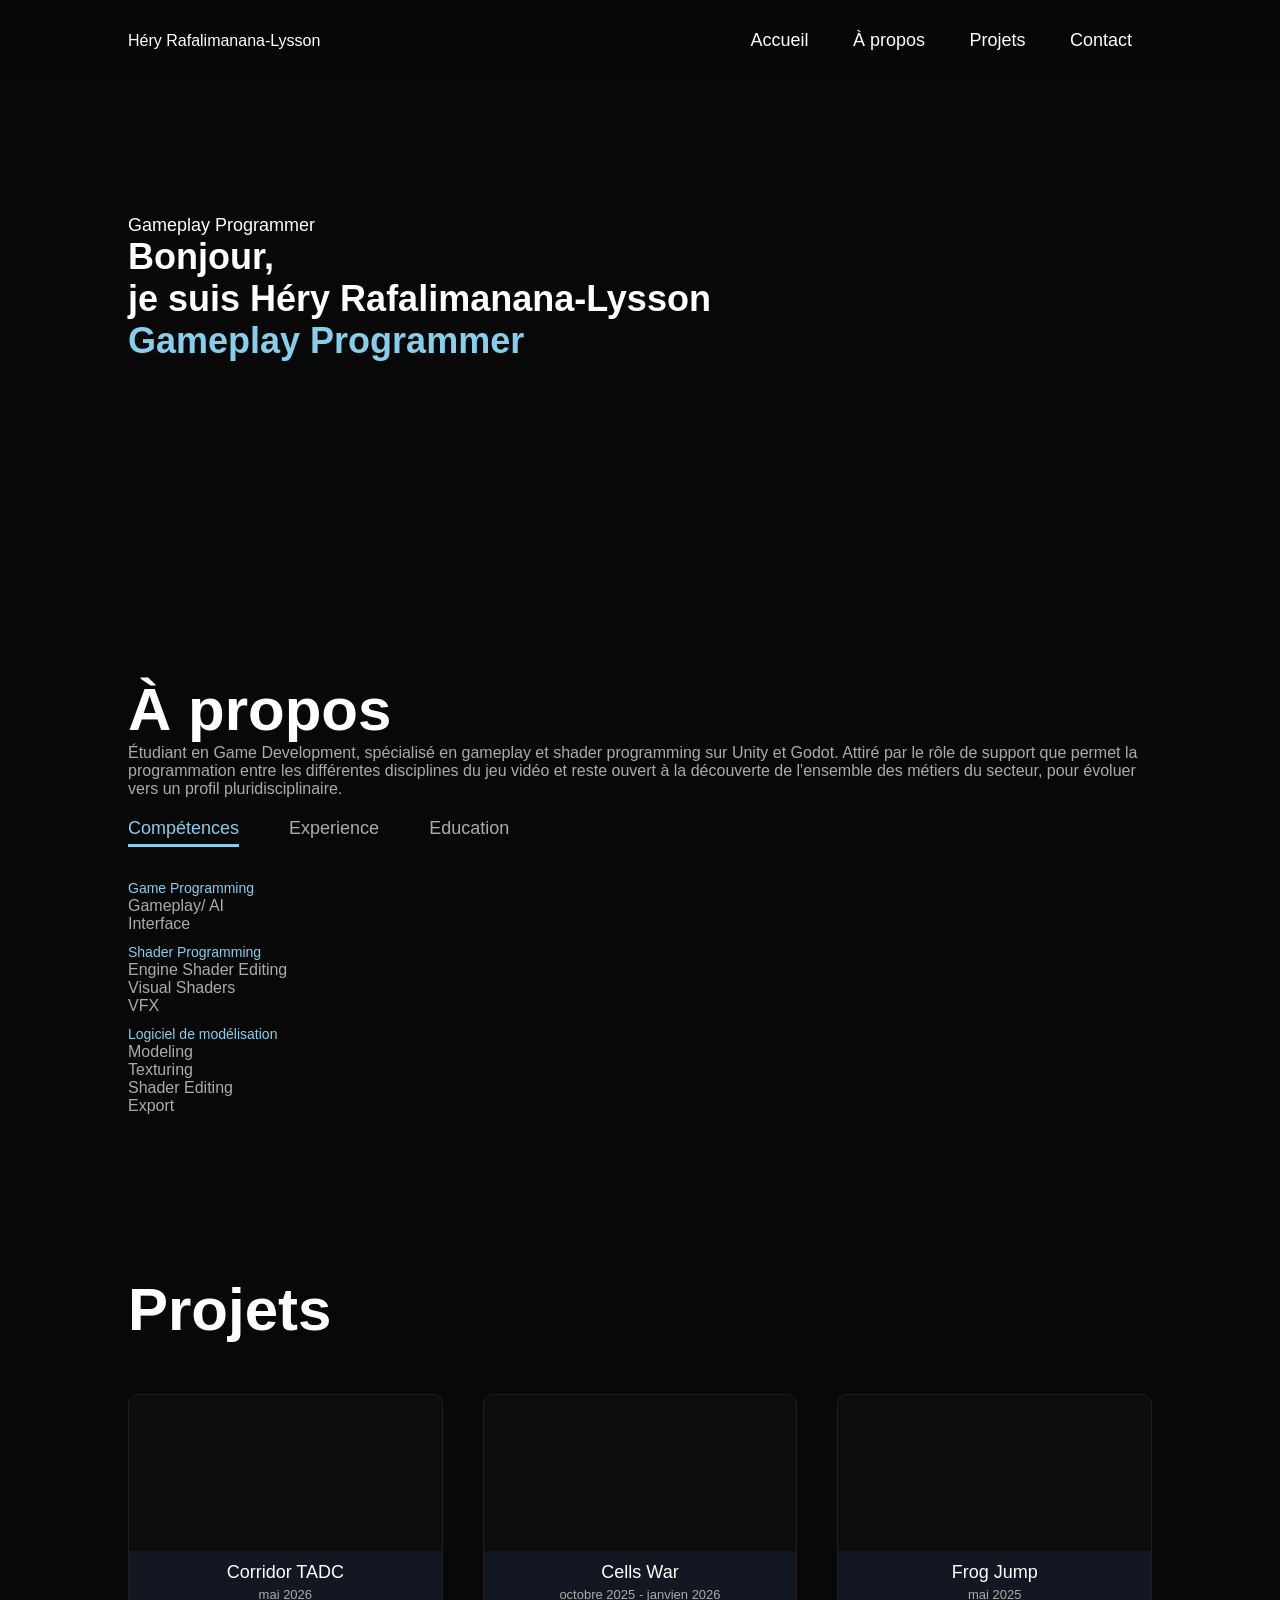
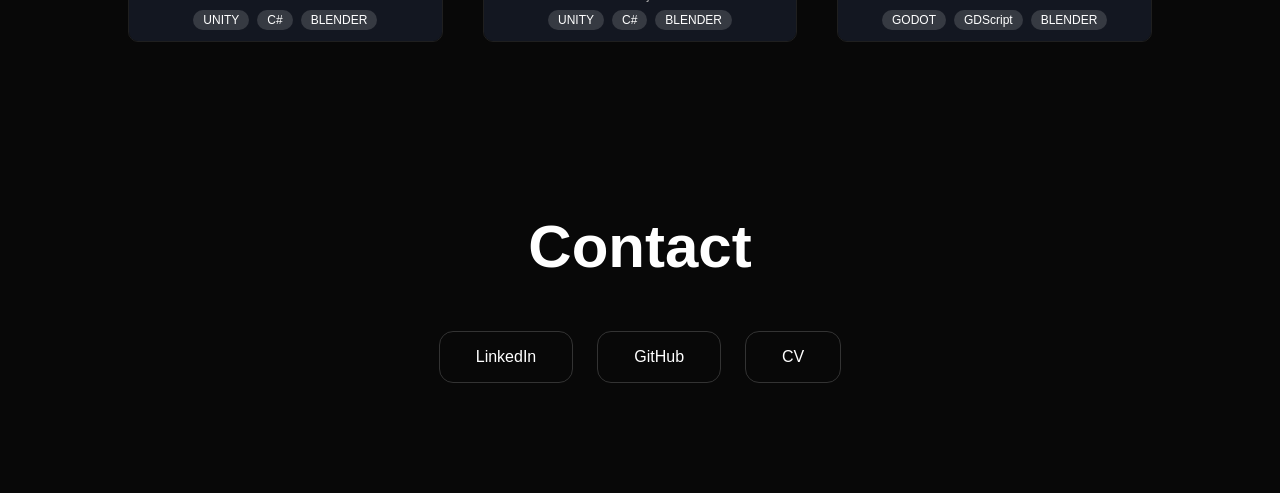
==== index.html @ aa699fd9 "Initial commit" ====
<!doctype html>
<html lang="fr">
    <head>
        <meta charset="UTF-8" />
        <meta http-equiv="X-UA-Compatible" content="IE=edge" />
        <meta name="viewport" content="width=device-width, initial-scale=1.0" />
        <title>Portfolio Personnel</title>
        <link rel="stylesheet" href="styles.css" />
    </head>

    <body>
        <div id="header">
            <div class="container">
                <nav>
                    <p class="logo">Héry Rafalimanana-Lysson</p>
                    <ul>
                        <li><a href="#header">Accueil</a></li>
                        <li><a href="#about">À propos</a></li>
                        <li><a href="#portfolio">Projets</a></li>
                        <li><a href="#contact">Contact</a></li>
                    </ul>
                </nav>
                <div class="header-text">
                    <p>Gameplay Programmer</p>
                    <h1>
                        Bonjour, <br />je suis Héry Rafalimanana-Lysson<br /><span>Gameplay Programmer</span>
                    </h1>
                </div>
            </div>
        </div>

        <!----------about---------->

        <div id="about">
            <div class="container">
                <div class="row">
                    <div class="about-col1">
                        <!--<img src="" />-->
                    </div>
                    <div class="about-col2">
                        <h1 class="sub-title">À propos</h1>
                        <p>
                            Étudiant en Game Development, spécialisé en gameplay et shader programming
                            sur Unity et Godot. Attiré par le rôle de support que permet la
                            programmation entre les différentes disciplines du jeu vidéo et reste
                            ouvert à la découverte de l'ensemble des métiers du secteur, pour
                            évoluer vers un profil pluridisciplinaire.
                        </p>
                        <div class="tab-titles">
                            <p
                                class="tab-links active-link"
                                onclick="opentab('skills')"
                            >
                                Compétences
                            </p>
                            <p
                                class="tab-links"
                                onclick="opentab('experience')"
                            >
                                Experience
                            </p>
                            <p class="tab-links" onclick="opentab('education')">
                                Education
                            </p>
                        </div>
                        <div class="tab-contents active-tab" id="skills">
                            <ul>
                                <li>
                                    <span>Game Programming</span><br />
                                    Gameplay/ AI<br />
                                    Interface
                                </li>
                                <li>
                                    <span>Shader Programming</span><br />
                                    Engine Shader Editing<br />
                                    Visual Shaders<br />
                                    VFX

                                </li>
                                <li>
                                    <span>Logiciel de modélisation</span><br />
                                    Modeling<br />
                                    Texturing<br />
                                    Shader Editing<br />
                                    Export
                                </li>
                            </ul>
                        </div>
                        <div class="tab-contents" id="experience">
                            <ul>
                                <li>
                                    <span>Game4you2Know</span><br/>
                                    Game Developper Bénévole
                                </li>
                                <li>
                                    <span>Lauréats European Permacomputing Game Jam</span><br />
                                    Game Developer
                                </li>
                            </ul>
                        </div>
                        <div class="tab-contents" id="education">
                            <ul>
                                <li>
                                    <span>ICAN</span><br />
                                    Spécialisation Game Programming
                                </li>
                            </ul>
                        </div>
                    </div>
                </div>
            </div>
        </div>

        <!----------portfolio---------->

        <div id="portfolio">
            <div class="container">
                <h1 class="sub-title">Projets</h1>
                <div class="projects-list">
                    <a href="project-corridor-tadc.html" class="project">
                        <video autoplay muted loop playsinline>
                            <source src="videos/corridor-tadc.webm" type="video/webm" />
                        </video>
                        <div class="project-info">
                            <h3>Corridor TADC</h3>
                            <p class="project-date">mai 2026</p>
                            <div class="project-tags">
                                <span class="tag">UNITY</span>
                                <span class="tag">C#</span>
                                <span class="tag">BLENDER</span>
                            </div>
                        </div>
                    </a>

                    <a href="project-cells-war.html" class="project">
                        <video autoplay muted loop playsinline>
                            <source src="videos/cells-war.webm" type="video/webm" />
                        </video>
                        <div class="project-info">
                            <h3>Cells War</h3>
                            <p class="project-date">octobre 2025 - janvien 2026</p>
                            <div class="project-tags">
                                <span class="tag">UNITY</span>
                                <span class="tag">C#</span>
                                <span class="tag">BLENDER</span>
                            </div>
                        </div>
                    </a>

                    <a href="project-frog-jump.html" class="project">
                        <video autoplay muted loop playsinline>
                            <source src="videos/frog-jump.webm" type="video/webm" />
                        </video>
                        <div class="project-info">
                            <h3>Frog Jump</h3>
                            <p class="project-date">mai 2025</p>
                            <div class="project-tags">
                                <span class="tag">GODOT</span>
                                <span class="tag">GDScript</span>
                                <span class="tag">BLENDER</span>
                            </div>
                        </div>
                    </a>
                </div>
            </div>
        </div>


<!----------contact---------->
<div id="contact">
    <div class="container">
        <h1 class="sub-title">Contact</h1>
        <div class="contact-links">
            <a href="https://www.linkedin.com/in/héry-rafalimanana-lysson-78228939a" target="_blank" class="contact-btn">LinkedIn</a>
            <a href="https://github.com/HeryShaman" target="_blank" class="contact-btn">GitHub</a>
            <a href="cv.pdf" download class="contact-btn">CV</a>
        </div>
    </div>
</div>


        <script>
            var tablinks = document.getElementsByClassName("tab-links");
            var tabcontents = document.getElementsByClassName("tab-contents");

            function opentab(tabname) {
                for (tablink of tablinks) {
                    tablink.classList.remove("active-link");
                }
                for (tabcontent of tabcontents) {
                    tabcontent.classList.remove("active-tab");
                }
                event.currentTarget.classList.add("active-link");
                document.getElementById(tabname).classList.add("active-tab");
            }
        </script>
    </body>
</html>
---- styles.css ----
* {
    margin: 0;
    padding: 0;
    font-family: "Poppins", sans-serif;
    box-sizing: border-box;
}
body {
    background-color: #080808;
    color: #fff;
}

#header {
    width: 100%;
    height: 65vh;
    /*background-image: url();*/
    background-size: cover;
    background-position: center;
}
.container {
    padding: 10px 10%;
}

nav {
    display: flex;
    align-items: center;
    justify-content: space-between;
    flex-wrap: wrap;
}
.logo {
    width: 200px;
}

nav ul li {
    display: inline-block;
    list-style: none;
    margin: 10px 20px;
}

nav ul li a {
    color: #fff;
    text-decoration: none;
    font-size: 18px;
    position: relative;
}

nav ul li a::after {
    content: "";
    width: 0;
    height: 3px;
    background: #87ceeb;
    position: absolute;
    left: 0;
    bottom: -6px;
    transition: 0.5s;
}

nav ul li a:hover::after {
    width: 100%;
}
.header-text {
    margin-top: 20%;
    font-size: 18px;
}

.header-text h1 {
    font-size: 24x;
    margin-bottom: 20px;
}

.header-text h1 span {
    color: #87ceeb;
}

/*----------about----------*/

#about {
    padding: 80px 0;
    color: #ababab;
}
.row {
    display: flex;
    justify-content: space-between;
    flex-wrap: wrap;
}

.about-col-1 {
    flex-basis: 35%;
}
.about-col-2 {
    flex-basis: 60%;
}

.sub-title {
    font-size: 60px;
    font-weight: 600;
    color: #fff;
}

.tab-titles {
    display: flex;
    margin: 20px 0 40px;
}

.tab-links {
    margin-right: 50px;
    font-size: 18px;
    font-weight: 500;
    cursor: pointer;
    position: relative;
}

.tab-links::after {
    content: "";
    width: 0;
    height: 3px;
    background: #87ceeb;
    position: absolute;
    left: 0;
    bottom: -8px;
    transition: 0.5s;
}

.tab-links:hover::after {
    width: 100%;
}

.tab-links.active-link::after {
    width: 100%;
}
.tab-links.active-link {
    color: #87ceeb;
}
.tab-contents ul li {
    list-style: none;
    margin: 10px 0;
}

.tab-contents ul li span {
    color: #87ceeb;
    font-size: 14px;
}

.tab-contents {
    display: none;
}

.tab-contents.active-tab {
    display: block;
}

/*----------portfolio----------*/

#portfolio {
    padding: 50px 0;
}

.portfolio-col {
    flex-basis: 30%;
    margin-bottom: 30px;
}

.portfolio-col img {
    width: 100%;
    border-radius: 10px;
    display: block;
}

.projects-list {
    display: grid;
    grid-template-columns: repeat(auto-fit, minmax(250px, 1fr));
    gap: 40px;
    margin-top: 50px;
}
.project {
    border-radius: 10px;
    overflow: hidden;
    display: flex;
    flex-direction: column;
    background: #0d0d0d;
    border: 1px solid #1f1f1f;
    text-decoration: none;
    color: inherit;
    cursor: pointer;
}
.project video {
    width: 100%;
    display: block;
    transition: transform 0.5s;
}
.project:hover video {
    transform: scale(1.05);
}

.project-info {
    background: #131721;
    padding: 16px 20px;
    height: 90px;
    display: flex;
    flex-direction: column;
    justify-content: center;
    text-align: center;
}
.project-info h3 {
    font-size: 18px;
    color: #fff;
    font-weight: 500;
}
.project-date {
    font-size: 13px;
    color: #ababab;
    margin-top: 4px;
}

.layer {
    position: absolute;
    bottom: 0;
    left: 0;
    right: 0;
    background: linear-gradient(transparent, rgba(0, 0, 0, 0.85));
    padding: 20px;
    display: flex;
    flex-direction: column;
    align-items: center;
    text-align: center;
    color: white;
}

.project-tags {
    display: flex;
    gap: 8px;
    flex-wrap: wrap;
    justify-content: center;
    margin-top: 8px;
}

.tag {
    background: rgba(255, 255, 255, 0.15);
    padding: 3px 10px;
    border-radius: 20px;
    font-size: 12px;
}

/*----------contact----------*/
#contact {
    padding: 100px 0;
    text-align: center;
}
.contact-links {
    display: flex;
    justify-content: center;
    gap: 24px;
    margin-top: 50px;
    flex-wrap: wrap;
}
.contact-btn {
    padding: 16px 36px;
    border: 1px solid #333;
    border-radius: 14px;
    color: #fff;
    text-decoration: none;
    font-size: 16px;
    transition: border-color 0.3s, background 0.3s;
}
.contact-btn:hover {
    border-color: #87ceeb;
    background: rgba(135, 206, 235, 0.08);
}
/*----------page projet----------*/
#header.header-small {
    height: auto;
    padding: 20px 0;
}
.project-page {
    padding: 60px 0 100px;
    color: #ababab;
}
.back-link {
    color: #87ceeb;
    text-decoration: none;
    font-size: 14px;
}
.back-link:hover {
    text-decoration: underline;
}

.project-banner {
    border: 1px solid #2a2a2a;
    border-radius: 14px;
    overflow: hidden;
    margin: 30px 0;
}
.project-banner video {
    width: 100%;
    display: block;
}
.project-banner-title {
    background: #111;
    padding: 16px 24px;
    text-align: center;
}
.project-banner-title h1 {
    font-size: 28px;
    color: #fff;
    font-weight: 500;
}

.project-card {
    border: 1px solid #2a2a2a;
    border-radius: 14px;
    padding: 20px 24px;
    margin-bottom: 20px;
}
.project-card h2 {
    font-size: 18px;
    color: #fff;
    margin-bottom: 10px;
}
.project-card p {
    line-height: 1.6;
}

.project-duo {
    display: grid;
    grid-template-columns: 1fr 1fr;
    gap: 20px;
}

@media (max-width: 700px) {
    .project-duo {
        grid-template-columns: 1fr;
    }
}

.project-text {
    margin: 40px 0;
    max-width: 750px;
}

.project-text h2 {
    font-size: 20px;
    color: #87ceeb;
    margin-bottom: 10px;
}
.project-text p {
    line-height: 1.7;
    white-space: pre-line;
}

.project-footer {
    padding: 30px 0;
    text-align: center;
    color: #666;
    font-size: 14px;
    border-top: 1px solid #222;
}

/*----------navigation fixe----------*/
html {
    scroll-behavior: smooth;
    scroll-padding-top: 90px;
}
nav {
    position: fixed;
    top: 0;
    left: 0;
    width: 100%;
    padding: 20px 10%;
    z-index: 1000;
    background: rgba(8, 8, 8, 0.7);
    backdrop-filter: blur(8px);
    transition: background 0.3s;
}
nav.scrolled {
    background: rgba(8, 8, 8, 0.95);
}
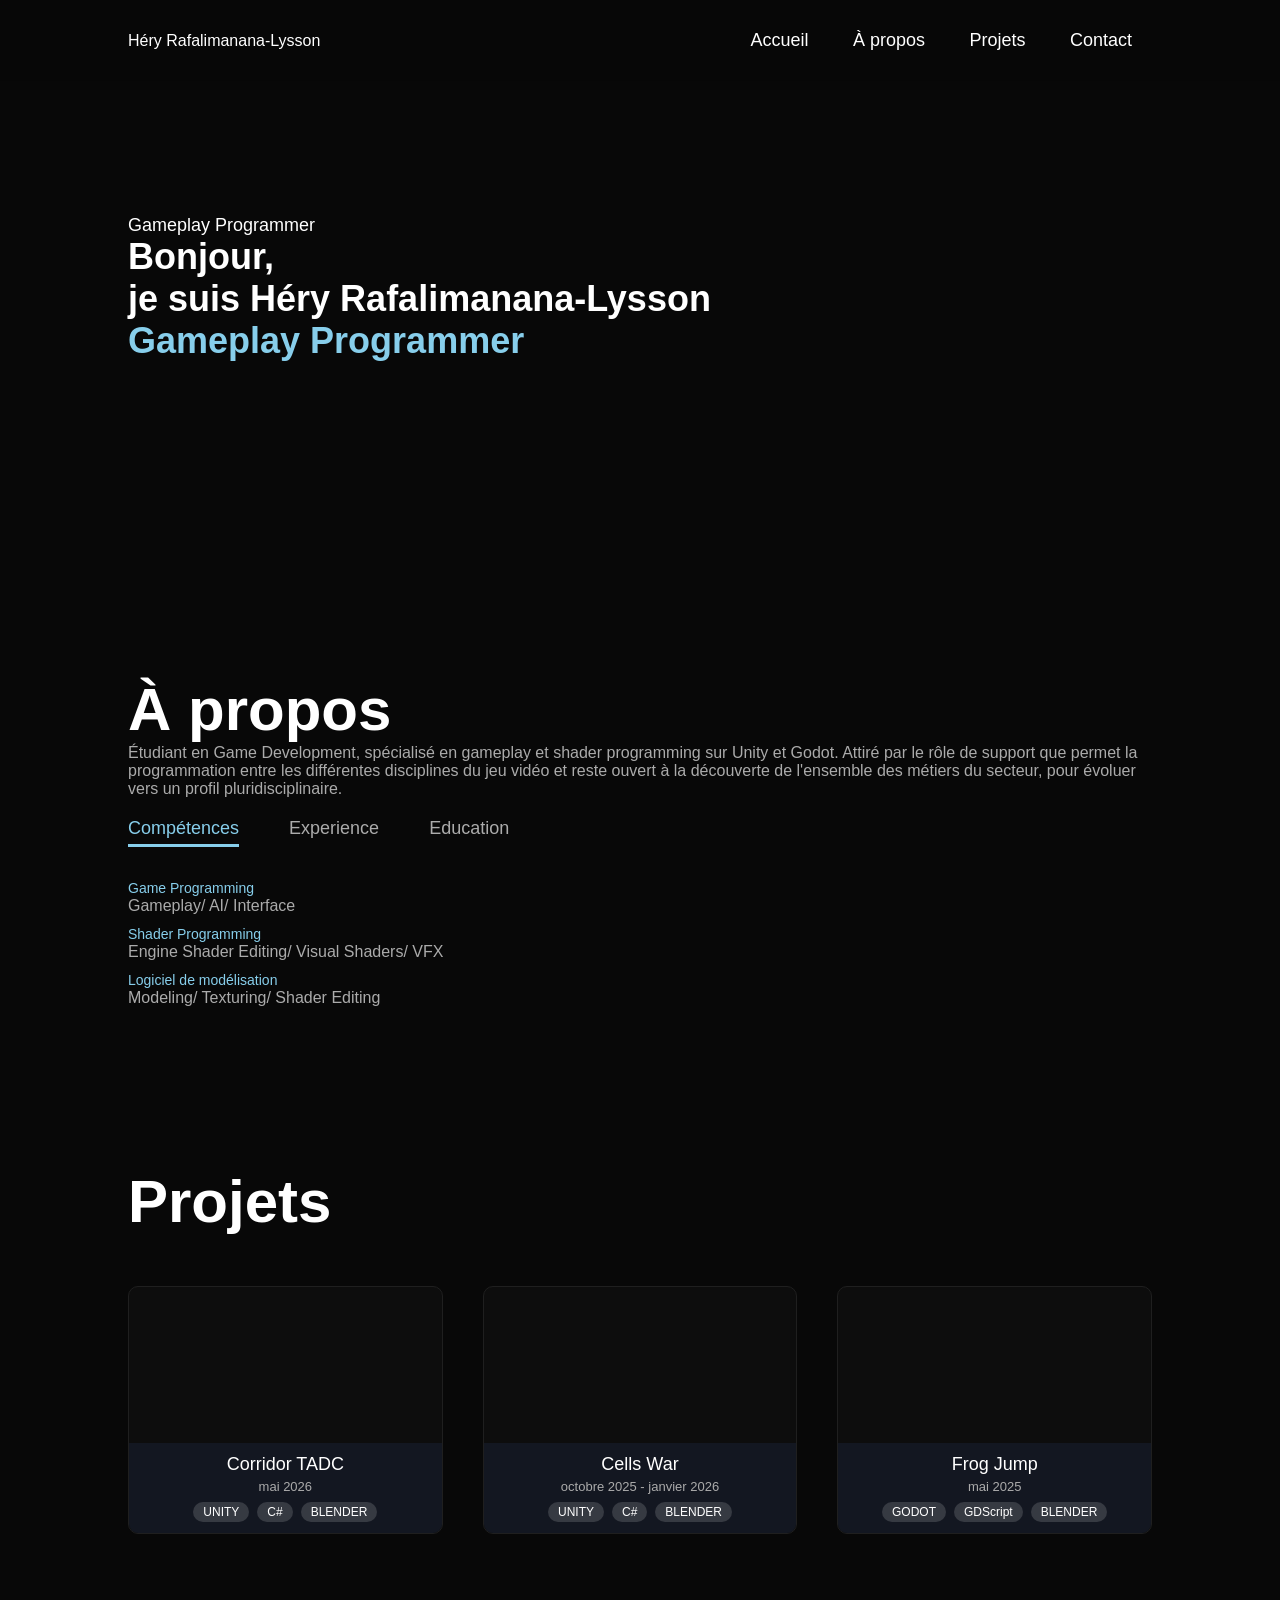
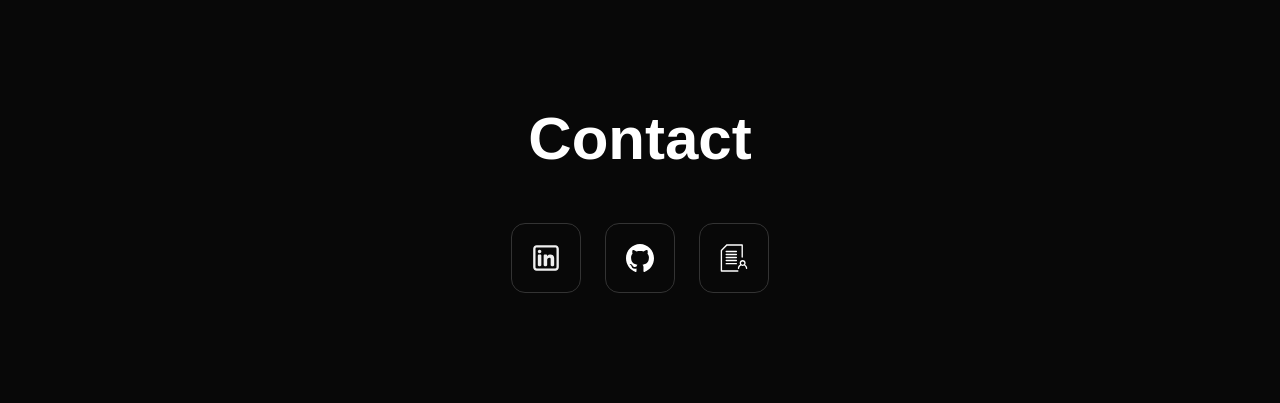
==== commit b563dc2c: "Finish TADC Page" ====
--- a/index.html
+++ b/index.html
@@ -67,22 +67,16 @@
                             <ul>
                                 <li>
                                     <span>Game Programming</span><br />
-                                    Gameplay/ AI<br />
-                                    Interface
+                                    Gameplay/ AI/ Interface
                                 </li>
                                 <li>
                                     <span>Shader Programming</span><br />
-                                    Engine Shader Editing<br />
-                                    Visual Shaders<br />
-                                    VFX
+                                    Engine Shader Editing/ Visual Shaders/ VFX
 
                                 </li>
                                 <li>
                                     <span>Logiciel de modélisation</span><br />
-                                    Modeling<br />
-                                    Texturing<br />
-                                    Shader Editing<br />
-                                    Export
+                                    Modeling/ Texturing/ Shader Editing
                                 </li>
                             </ul>
                         </div>
@@ -138,7 +132,7 @@
                         </video>
                         <div class="project-info">
                             <h3>Cells War</h3>
-                            <p class="project-date">octobre 2025 - janvien 2026</p>
+                            <p class="project-date">octobre 2025 - janvier 2026</p>
                             <div class="project-tags">
                                 <span class="tag">UNITY</span>
                                 <span class="tag">C#</span>
@@ -171,9 +165,15 @@
     <div class="container">
         <h1 class="sub-title">Contact</h1>
         <div class="contact-links">
-            <a href="https://www.linkedin.com/in/héry-rafalimanana-lysson-78228939a" target="_blank" class="contact-btn">LinkedIn</a>
-            <a href="https://github.com/HeryShaman" target="_blank" class="contact-btn">GitHub</a>
-            <a href="cv.pdf" download class="contact-btn">CV</a>
+            <a href="https://www.linkedin.com/in/héry-rafalimanana-lysson-78228939a" target="_blank" class="contact-btn">
+                <img src="images/linkedin.svg" alt="LinkedIn" />
+            </a>
+            <a href="https://github.com/HeryShaman" target="_blank" class="contact-btn">
+                <img src="images/github.svg" alt="GitHub" />
+            </a>
+            <a href="CV.pdf" download class="contact-btn">
+                <img src="images/cv.svg" alt="Télécharger le CV" />
+            </a>
         </div>
     </div>
 </div>
--- a/styles.css
+++ b/styles.css
@@ -248,18 +248,28 @@
 .contact-links {
     display: flex;
     justify-content: center;
+    align-items: center;
     gap: 24px;
     margin-top: 50px;
     flex-wrap: wrap;
 }
 .contact-btn {
-    padding: 16px 36px;
+    width: 70px;
+    height: 70px;
+    flex-shrink: 0;
+    display: flex;
+    align-items: center;
+    justify-content: center;
     border: 1px solid #333;
     border-radius: 14px;
-    color: #fff;
-    text-decoration: none;
-    font-size: 16px;
     transition: border-color 0.3s, background 0.3s;
+}
+.contact-btn img {
+    width: 28px;
+    height: 28px;
+    max-width: 100%;
+    display: block;
+    filter: invert(1);
 }
 .contact-btn:hover {
     border-color: #87ceeb;
@@ -333,7 +343,7 @@
 
 .project-text {
     margin: 40px 0;
-    max-width: 750px;
+    max-width: 1200px;
 }
 
 .project-text h2 {
@@ -373,3 +383,37 @@
 nav.scrolled {
     background: rgba(8, 8, 8, 0.95);
 }
+
+css.project-image {
+    width: 50%;
+    border-radius: 10px;
+    display: block;
+    margin: 20px 0;
+}
+
+/* taille réduite pour les images intercalées dans le texte */
+.project-image-medium {
+    max-width: 500px;
+    margin-left: auto;
+    margin-right: auto;
+}
+
+/* les deux dernières images côte à côte */
+.project-image-row {
+    display: grid;
+    width: 50%;
+    grid-template-columns: 1fr 1fr;
+    gap: 16px;
+    margin: 20px 0;
+}
+.project-image-row .project-image {
+    margin: 0;
+    width: 500px;
+    object-fit: cover;
+}
+
+@media (max-width: 700px) {
+    .project-image-row {
+        grid-template-columns: 1fr;
+    }
+}
